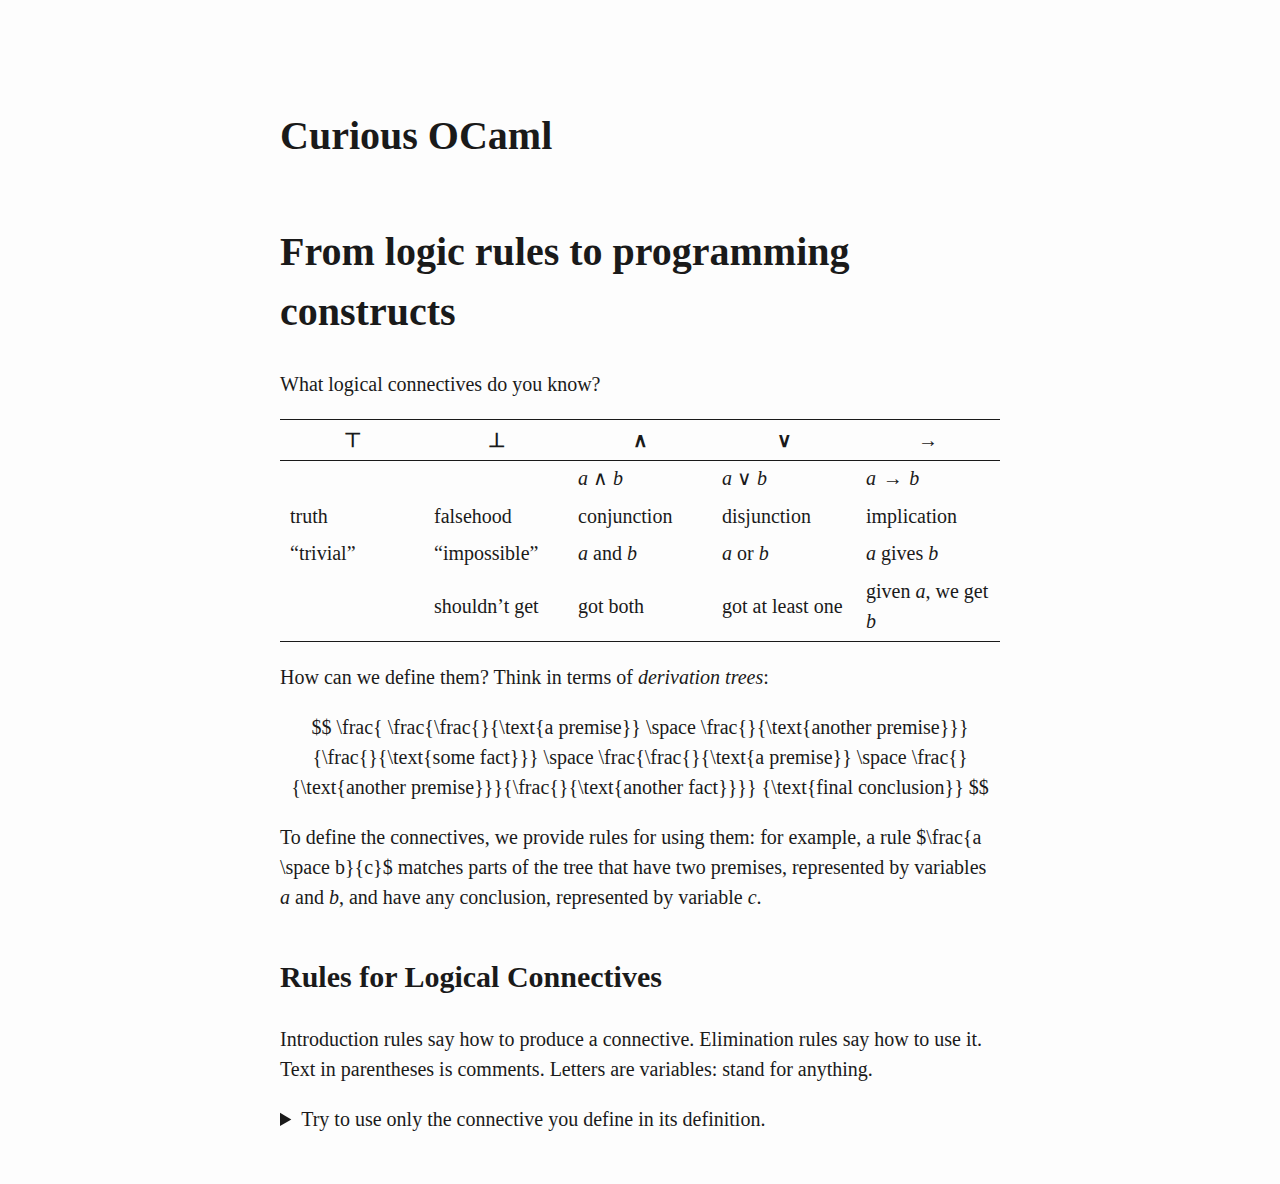
==== new_book.html @ cf305a36 "Build rules for `html` and `pdf` outputs" ====
<!DOCTYPE html>
<html xmlns="http://www.w3.org/1999/xhtml" lang="" xml:lang="">
<head>
  <meta charset="utf-8" />
  <meta name="generator" content="pandoc" />
  <meta name="viewport" content="width=device-width, initial-scale=1.0, user-scalable=yes" />
  <title>README</title>
  <style>
    html {
      line-height: 1.5;
      font-family: Georgia, serif;
      font-size: 20px;
      color: #1a1a1a;
      background-color: #fdfdfd;
    }
    body {
      margin: 0 auto;
      max-width: 36em;
      padding-left: 50px;
      padding-right: 50px;
      padding-top: 50px;
      padding-bottom: 50px;
      hyphens: auto;
      overflow-wrap: break-word;
      text-rendering: optimizeLegibility;
      font-kerning: normal;
    }
    @media (max-width: 600px) {
      body {
        font-size: 0.9em;
        padding: 1em;
      }
      h1 {
        font-size: 1.8em;
      }
    }
    @media print {
      body {
        background-color: transparent;
        color: black;
        font-size: 12pt;
      }
      p, h2, h3 {
        orphans: 3;
        widows: 3;
      }
      h2, h3, h4 {
        page-break-after: avoid;
      }
    }
    p {
      margin: 1em 0;
    }
    a {
      color: #1a1a1a;
    }
    a:visited {
      color: #1a1a1a;
    }
    img {
      max-width: 100%;
    }
    h1, h2, h3, h4, h5, h6 {
      margin-top: 1.4em;
    }
    h5, h6 {
      font-size: 1em;
      font-style: italic;
    }
    h6 {
      font-weight: normal;
    }
    ol, ul {
      padding-left: 1.7em;
      margin-top: 1em;
    }
    li > ol, li > ul {
      margin-top: 0;
    }
    blockquote {
      margin: 1em 0 1em 1.7em;
      padding-left: 1em;
      border-left: 2px solid #e6e6e6;
      color: #606060;
    }
    code {
      font-family: Menlo, Monaco, 'Lucida Console', Consolas, monospace;
      font-size: 85%;
      margin: 0;
    }
    pre {
      margin: 1em 0;
      overflow: auto;
    }
    pre code {
      padding: 0;
      overflow: visible;
      overflow-wrap: normal;
    }
    .sourceCode {
     background-color: transparent;
     overflow: visible;
    }
    hr {
      background-color: #1a1a1a;
      border: none;
      height: 1px;
      margin: 1em 0;
    }
    table {
      margin: 1em 0;
      border-collapse: collapse;
      width: 100%;
      overflow-x: auto;
      display: block;
      font-variant-numeric: lining-nums tabular-nums;
    }
    table caption {
      margin-bottom: 0.75em;
    }
    tbody {
      margin-top: 0.5em;
      border-top: 1px solid #1a1a1a;
      border-bottom: 1px solid #1a1a1a;
    }
    th {
      border-top: 1px solid #1a1a1a;
      padding: 0.25em 0.5em 0.25em 0.5em;
    }
    td {
      padding: 0.125em 0.5em 0.25em 0.5em;
    }
    header {
      margin-bottom: 4em;
      text-align: center;
    }
    #TOC li {
      list-style: none;
    }
    #TOC ul {
      padding-left: 1.3em;
    }
    #TOC > ul {
      padding-left: 0;
    }
    #TOC a:not(:hover) {
      text-decoration: none;
    }
    code{white-space: pre-wrap;}
    span.smallcaps{font-variant: small-caps;}
    span.underline{text-decoration: underline;}
    div.column{display: inline-block; vertical-align: top; width: 50%;}
    div.hanging-indent{margin-left: 1.5em; text-indent: -1.5em;}
    ul.task-list{list-style: none;}
    .display.math{display: block; text-align: center; margin: 0.5rem auto;}
  </style>
</head>
<body>
<!-- Do NOT modify this file, it is automatically generated -->
<h1 id="curious-ocaml">Curious OCaml</h1>
<h1 id="from-logic-rules-to-programming-constructs">From logic rules to
programming constructs</h1>
<p>What logical connectives do you know?</p>
<table>
<colgroup>
<col style="width: 20%" />
<col style="width: 20%" />
<col style="width: 20%" />
<col style="width: 20%" />
<col style="width: 20%" />
</colgroup>
<thead>
<tr class="header">
<th><span class="math inline">⊤</span></th>
<th><span class="math inline">⊥</span></th>
<th><span class="math inline">∧</span></th>
<th><span class="math inline">∨</span></th>
<th><span class="math inline">→</span></th>
</tr>
</thead>
<tbody>
<tr class="odd">
<td></td>
<td></td>
<td><span class="math inline"><em>a</em> ∧ <em>b</em></span></td>
<td><span class="math inline"><em>a</em> ∨ <em>b</em></span></td>
<td><span class="math inline"><em>a</em> → <em>b</em></span></td>
</tr>
<tr class="even">
<td>truth</td>
<td>falsehood</td>
<td>conjunction</td>
<td>disjunction</td>
<td>implication</td>
</tr>
<tr class="odd">
<td>“trivial”</td>
<td>“impossible”</td>
<td><span class="math inline"><em>a</em></span> and <span
class="math inline"><em>b</em></span></td>
<td><span class="math inline"><em>a</em></span> or <span
class="math inline"><em>b</em></span></td>
<td><span class="math inline"><em>a</em></span> gives <span
class="math inline"><em>b</em></span></td>
</tr>
<tr class="even">
<td></td>
<td>shouldn’t get</td>
<td>got both</td>
<td>got at least one</td>
<td>given <span class="math inline"><em>a</em></span>, we get <span
class="math inline"><em>b</em></span></td>
</tr>
</tbody>
</table>
<p>How can we define them? Think in terms of <em>derivation
trees</em>:</p>
<p><span class="math display">$$
\frac{
\frac{\frac{}{\text{a premise}} \space \frac{}{\text{another
premise}}}{\frac{}{\text{some fact}}} \space
\frac{\frac{}{\text{a premise}} \space \frac{}{\text{another
premise}}}{\frac{}{\text{another fact}}}}
{\text{final conclusion}}
$$</span></p>
<p>To define the connectives, we provide rules for using them: for
example, a rule <span class="math inline">$\frac{a \space b}{c}$</span>
matches parts of the tree that have two premises, represented by
variables <span class="math inline"><em>a</em></span> and <span
class="math inline"><em>b</em></span>, and have any conclusion,
represented by variable <span class="math inline"><em>c</em></span>.</p>
<h2 id="rules-for-logical-connectives">Rules for Logical
Connectives</h2>
<p>Introduction rules say how to produce a connective. Elimination rules
say how to use it. Text in parentheses is comments. Letters are
variables: stand for anything.</p>
<details>
<summary>
Try to use only the connective you define in its definition.
</summary>
TODO
</details>
</body>
</html>
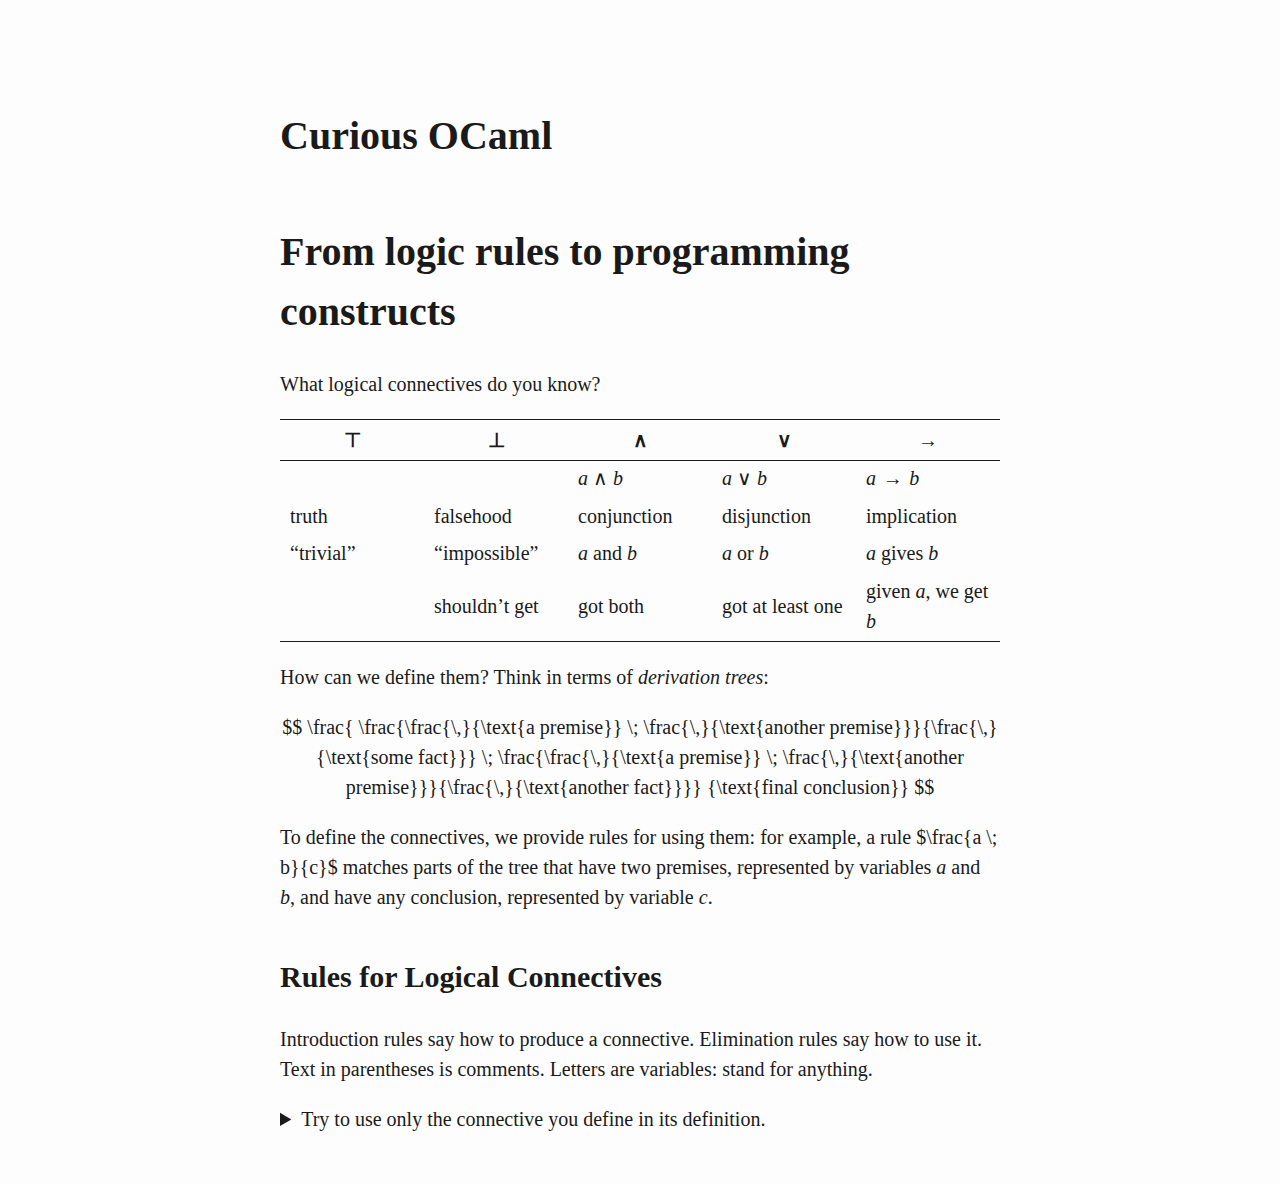
==== commit d0c8a424: "Fix: duplicated `text` wrapper for `texttt` Also a cosmetic change regarding LaTeX spacing elements" ====
--- a/new_book.html
+++ b/new_book.html
@@ -217,14 +217,14 @@
 trees</em>:</p>
 <p><span class="math display">$$
 \frac{
-\frac{\frac{}{\text{a premise}} \space \frac{}{\text{another
-premise}}}{\frac{}{\text{some fact}}} \space
-\frac{\frac{}{\text{a premise}} \space \frac{}{\text{another
-premise}}}{\frac{}{\text{another fact}}}}
+\frac{\frac{\,}{\text{a premise}} \; \frac{\,}{\text{another
+premise}}}{\frac{\,}{\text{some fact}}} \;
+\frac{\frac{\,}{\text{a premise}} \; \frac{\,}{\text{another
+premise}}}{\frac{\,}{\text{another fact}}}}
 {\text{final conclusion}}
 $$</span></p>
 <p>To define the connectives, we provide rules for using them: for
-example, a rule <span class="math inline">$\frac{a \space b}{c}$</span>
+example, a rule <span class="math inline">$\frac{a \; b}{c}$</span>
 matches parts of the tree that have two premises, represented by
 variables <span class="math inline"><em>a</em></span> and <span
 class="math inline"><em>b</em></span>, and have any conclusion,
